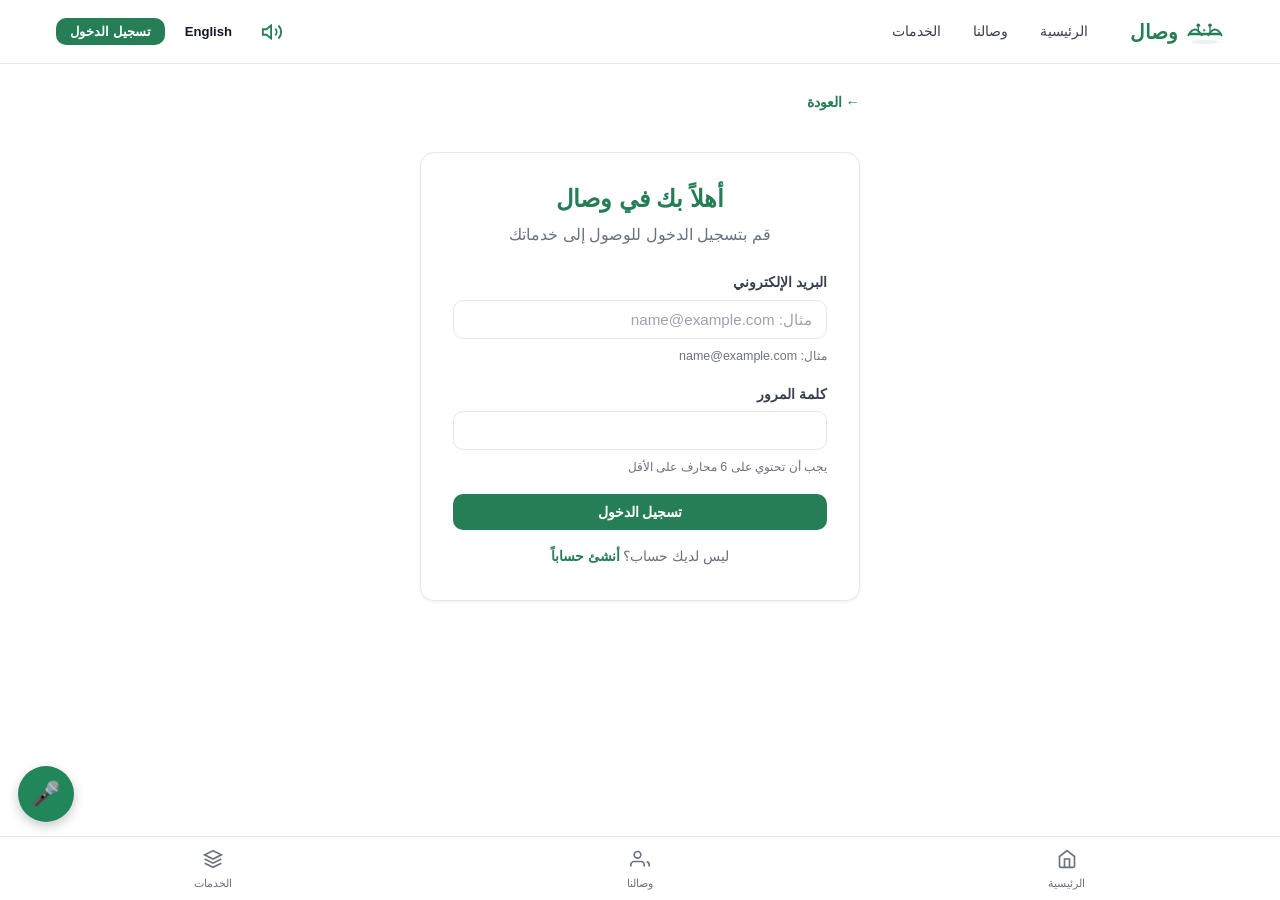
==== book.html @ 74b5a7cc "first upliad" ====
<!DOCTYPE html>
<html lang="ar" dir="rtl">
<head>
  <meta charset="UTF-8">
  <meta name="viewport" content="width=device-width, initial-scale=1.0">
  <title>وصال — حجز</title>
  <link rel="stylesheet" href="./css/style.css">
</head>
<body data-page="services" data-require-auth="true">
  <div id="layout-header"></div>

  <main class="main-content">
    <div id="page-root"></div>
  </main>

  <div id="layout-bottom-nav"></div>
  <div id="toast-container"></div>
  <script src="./js/config.js"></script>
  <script src="./js/translations.js"></script>
  <script src="./js/api.js"></script>
  <script src="./js/layout.js"></script>
  <script>
    let selectedPay = null;

    function showToast(msg, isError) {
      const c = document.getElementById("toast-container");
      const t = document.createElement("div");
      t.className = "toast" + (isError ? " error" : "");
      t.textContent = msg;
      c.appendChild(t);
      setTimeout(() => t.remove(), 3500);
    }

    function selectPay(method) {
      selectedPay = method;
      document.querySelectorAll(".pay-method").forEach(el => el.classList.remove("selected"));
      document.getElementById("pay-" + method).classList.add("selected");
      document.getElementById("pay-error").style.display = "none";
      const cardFields = document.getElementById("card-fields");
      if (cardFields) cardFields.style.display = method === "card" ? "block" : "none";
      speak(method === "card"
        ? (localStorage.getItem(Config.KEYS.LANG) === "ar" ? "اخترت الدفع بالبطاقة البنكية" : "You selected card payment")
        : (localStorage.getItem(Config.KEYS.LANG) === "ar" ? "اخترت الدفع بـ Apple Pay" : "You selected Apple Pay"));
    }

    function formatCard(v) { return v.replace(/\D/g,"").slice(0,16).replace(/(.{4})/g,"$1 ").trim(); }
    function formatExpiry(v) { const d=v.replace(/\D/g,"").slice(0,4); return d.length>=3?d.slice(0,2)+"/"+d.slice(2):d; }

    window.addEventListener("layout-ready", async function () {
      const root   = document.getElementById("page-root");
      const params = new URLSearchParams(location.search);
      const sid    = params.get("serviceId") || "1";
      const oid    = params.get("optionId") || "101";

      const svc  = await API.getService(sid);
      const lang = localStorage.getItem(Config.KEYS.LANG) || "ar";
      const opt  = svc.options.find(o => o.id === Number(oid)) || svc.options[0];
      const sname = lang === "ar" ? svc.nameAr : svc.nameEn;
      const oname = lang === "ar" ? opt.nameAr : opt.nameEn;

      root.innerHTML = `
        <div class="fade-in" style="max-width:600px;margin:0 auto">
          <button class="back-btn" onclick="history.back()">← ${T("common.back")}</button>
          <h1 class="text-primary mb-4">${T("book.title")}</h1>

          <div class="card mb-4" style="background:var(--primary-bg);border-color:hsl(153 55% 78%)">
            <p class="text-xs text-muted mb-1">${T("book.service")}</p>
            <h3>${sname} — ${oname}</h3>
            <div class="flex justify-between items-center mt-2">
              <span class="text-muted text-sm">${T("book.base_price")}</span>
              <span style="font-size:1.6rem;font-weight:800;color:var(--primary)">${opt.priceBase} <span class="text-muted" style="font-size:.9rem;font-weight:400">${T("common.sar")}</span></span>
            </div>
          </div>

          <form id="book-form" onsubmit="handleBook(event, ${svc.id}, ${opt.id}, '${opt.priceBase}')">
            <div class="card mb-4">
              <div class="form-grid-2">
                <div class="form-group">
                  <label for="loc-from">${T("book.location_from")} <span class="required">*</span></label>
                  <input id="loc-from" class="input" type="text" required>
                </div>
                <div class="form-group">
                  <label for="loc-to">${T("book.location_to")} <span class="required">*</span></label>
                  <input id="loc-to" class="input" type="text" required>
                </div>
                <div class="form-group">
                  <label for="sched-date">${T("book.date")} <span class="required">*</span></label>
                  <input id="sched-date" class="input" type="date" required>
                </div>
                <div class="form-group">
                  <label for="sched-time">${T("book.time")} <span class="required">*</span></label>
                  <input id="sched-time" class="input" type="time" required>
                </div>
              </div>
              <div class="form-group mt-3">
                <label for="notes">${T("book.notes")} <span class="optional">${T("book.optional")}</span></label>
                <textarea id="notes" class="input" placeholder="${T("book.notes_placeholder")}"></textarea>
              </div>
            </div>

            <div class="card mb-4" id="payment-section">
              <h3 class="mb-3">${T("book.payment_method")}</h3>
              <p id="pay-error" class="text-sm mb-2" style="color:var(--destructive);display:none">${T("book.payment_required")}</p>
              <div class="pay-methods">
                <button type="button" id="pay-card" class="pay-method" onclick="selectPay('card')">
                  💳 ${T("book.payment_card")}
                </button>
                <button type="button" id="pay-applepay" class="pay-method pay-method-apple" onclick="selectPay('applepay')">
                    Pay
                </button>
              </div>
              <div id="card-fields" class="card-fields space-y-4" style="display:none">
                <div class="form-group">
                  <label>${lang === "ar" ? "رقم البطاقة" : "Card Number"} <span class="required">*</span></label>
                  <input id="card-num" class="input" inputmode="numeric" placeholder="0000 0000 0000 0000" maxlength="19"
                    oninput="this.value=formatCard(this.value)">
                </div>
                <div class="form-grid-2">
                  <div class="form-group">
                    <label>${lang === "ar" ? "تاريخ الانتهاء" : "Expiry"} <span class="required">*</span></label>
                    <input id="card-exp" class="input" inputmode="numeric" placeholder="MM/YY" maxlength="5"
                      oninput="this.value=formatExpiry(this.value)">
                  </div>
                  <div class="form-group">
                    <label>CVV <span class="required">*</span></label>
                    <input id="card-cvv" class="input" inputmode="numeric" placeholder="000" maxlength="3"
                      oninput="this.value=this.value.replace(/\\D/g,'')">
                  </div>
                </div>
                <div class="form-group">
                  <label>${lang === "ar" ? "الاسم على البطاقة" : "Name on Card"} <span class="required">*</span></label>
                  <input id="card-name" class="input" type="text" placeholder="${lang === "ar" ? "كما يظهر على البطاقة" : "As on card"}">
                </div>
              </div>
            </div>

            <button type="submit" id="pay-btn" class="btn btn-primary btn-full btn-lg">
              ${T("book.pay_now")} — ${opt.priceBase} ${T("common.sar")}
            </button>
          </form>
        </div>`;
    });

    async function handleBook(e, svcId, optId, price) {
      e.preventDefault();
      if (!selectedPay) {
        document.getElementById("pay-error").style.display = "block";
        return;
      }
      if (selectedPay === "card") {
        const num  = (document.getElementById("card-num").value  || "").replace(/\s/g,"");
        const exp  = document.getElementById("card-exp").value  || "";
        const cvv  = document.getElementById("card-cvv").value  || "";
        const name = document.getElementById("card-name").value || "";
        if (num.length < 16 || exp.length < 4 || cvv.length < 3 || !name.trim()) {
          showToast(localStorage.getItem(Config.KEYS.LANG) === "ar" ? "يرجى إكمال بيانات البطاقة" : "Please complete card details", true);
          return;
        }
      }
      const btn = document.getElementById("pay-btn");
      btn.disabled = true;
      btn.textContent = T("book.payment_processing");

      try {
        const order = await API.createOrder({
          serviceOptionId: optId,
          locationFrom:    document.getElementById("loc-from").value   || null,
          locationTo:      document.getElementById("loc-to").value     || null,
          scheduledDate:   document.getElementById("sched-date").value || null,
          scheduledTime:   document.getElementById("sched-time").value || null,
          notes:           document.getElementById("notes").value       || null,
          additionalFee:   null,
        });
        try { await API.confirmOrder(order.id); } catch {}
        location.href = "./order-detail.html?id=" + order.id;
      } catch (err) {
        showToast(err.message || T("common.error"), true);
        btn.disabled = false;
        btn.textContent = T("book.pay_now") + " — " + price + " " + T("common.sar");
      }
    }
  </script>
</body>
</html>
---- css/style.css ----
/* ── Reset & base ──────────────────────────────────────── */
*, *::before, *::after { box-sizing: border-box; margin: 0; padding: 0; }

:root {
  --primary:       hsl(153 55% 32%);
  --primary-hover: hsl(153 55% 26%);
  --primary-light: hsl(153 55% 90%);
  --primary-bg:    hsl(153 55% 97%);
  --primary-ring:  hsl(153 55% 55% / .4);

  --bg:            #ffffff;
  --fg:            #111827;
  --muted:         #6b7280;
  --border:        #e5e7eb;
  --card-bg:       #ffffff;
  --secondary-bg:  #f9fafb;
  --destructive:   #ef4444;
  --destructive-bg:#fef2f2;

  --radius:        10px;
  --radius-lg:     14px;
  --shadow-sm:     0 1px 3px rgba(0,0,0,.07);
  --shadow:        0 4px 12px rgba(0,0,0,.10);

  --header-h: 64px;
  --bnav-h:   64px;
}

html { font-size: 16px; scroll-behavior: smooth; }
body {
  font-family: -apple-system, "Segoe UI", Tahoma, Arial, sans-serif;
  background: var(--bg);
  color: var(--fg);
  line-height: 1.6;
  min-height: 100vh;
}

/* Typography */
h1 { font-size: 2.2rem; font-weight: 800; line-height: 1.2; }
h2 { font-size: 1.4rem; font-weight: 700; }
h3 { font-size: 1.1rem; font-weight: 600; }
a  { color: inherit; text-decoration: none; }
img { max-width: 100%; }

/* Header */
.site-header {
  position: fixed; top: 0; inset-inline: 0; z-index: 100;
  height: var(--header-h);
  background: rgba(255,255,255,.95);
  backdrop-filter: blur(8px);
  border-bottom: 1px solid var(--border);
}
.header-inner {
  max-width: 1200px; margin: 0 auto; padding: 0 16px;
  height: 100%; display: flex; align-items: center; gap: 12px;
}
.logo-link {
  display: flex; align-items: center; gap: 8px;
  color: var(--primary); font-weight: 800; font-size: 1.2rem;
  flex-shrink: 0;
}
.logo-text { font-size: 1.25rem; }

.desktop-nav {
  display: none; align-items: center; gap: 4px;
  margin-inline-start: 16px; flex: 1;
}
@media (min-width: 768px) { .desktop-nav { display: flex; } }

.nav-link {
  padding: 6px 14px; border-radius: 8px;
  font-size: .9rem; font-weight: 500; color: #374151;
  transition: background .15s, color .15s;
}
.nav-link:hover { background: var(--primary-bg); color: var(--primary); }
.nav-link.active { background: var(--primary-bg); color: var(--primary); font-weight: 700; }

.header-actions {
  display: flex; align-items: center; gap: 6px; margin-inline-start: auto;
}
.header-username {
  font-size: .85rem; font-weight: 500; color: var(--muted);
  display: none;
}
@media (min-width: 640px) { .header-username { display: inline; } }

/* Bottom nav */
.bottom-nav {
  position: fixed; bottom: 0; inset-inline: 0; z-index: 100;
  height: var(--bnav-h);
  background: rgba(255,255,255,.97);
  backdrop-filter: blur(8px);
  border-top: 1px solid var(--border);
  display: flex;
}
.bnav-item {
  flex: 1; display: flex; flex-direction: column;
  align-items: center; justify-content: center; gap: 2px;
  color: var(--muted); font-size: .7rem; font-weight: 500;
  transition: color .15s;
  padding: 6px 4px;
}
.bnav-item:hover  { color: var(--fg); }
.bnav-item.active { color: var(--primary); }
.bnav-icon {
  width: 38px; height: 28px;
  display: flex; align-items: center; justify-content: center;
  border-radius: 20px; transition: background .15s;
}
.bnav-item.active .bnav-icon { background: var(--primary-bg); }

/* Main content */
.main-content {
  max-width: 900px; margin: 0 auto;
  padding: calc(var(--header-h) + 24px) 16px calc(var(--bnav-h) + 24px);
  min-height: 100vh;
}
.main-wide { max-width: 1100px; }

/* Buttons */
.btn {
  display: inline-flex; align-items: center; justify-content: center; gap: 6px;
  padding: 10px 20px; border-radius: var(--radius);
  font-size: .9rem; font-weight: 600; cursor: pointer;
  transition: background .15s, color .15s, box-shadow .15s, opacity .15s;
  border: none; white-space: nowrap;
}
.btn:disabled { opacity: .55; cursor: not-allowed; }

.btn-primary   { background: var(--primary);   color: #fff; }
.btn-primary:hover:not(:disabled) { background: var(--primary-hover); }

.btn-outline   { background: transparent; border: 1.5px solid var(--border); color: var(--fg); }
.btn-outline:hover:not(:disabled) { border-color: var(--primary); color: var(--primary); }

.btn-ghost     { background: transparent; color: var(--fg); }
.btn-ghost:hover:not(:disabled) { background: var(--secondary-bg); }

.btn-danger    { background: transparent; border: 1.5px solid #fca5a5; color: var(--destructive); }
.btn-danger:hover:not(:disabled) { background: var(--destructive-bg); }

.btn-secondary { background: var(--secondary-bg); color: var(--fg); border: 1px solid var(--border); }
.btn-secondary:hover:not(:disabled) { background: #f3f4f6; }

.btn-sm  { padding: 6px 14px; font-size: .82rem; }
.btn-lg  { padding: 14px 32px; font-size: 1rem; border-radius: var(--radius-lg); }
.btn-full{ width: 100%; }

.icon-btn {
  display: flex; align-items: center; justify-content: center;
  width: 40px; height: 40px; border-radius: 50%;
  background: none; border: none; cursor: pointer;
  color: var(--muted); transition: background .15s, color .15s;
}
.icon-btn:hover  { background: var(--secondary-bg); color: var(--fg); }
.icon-btn.active { color: var(--primary); }
.lang-btn { font-size: .82rem; font-weight: 600; }

/* Cards */
.card {
  background: var(--card-bg); border: 1px solid var(--border);
  border-radius: var(--radius-lg); padding: 20px;
  box-shadow: var(--shadow-sm);
  transition: border-color .2s, box-shadow .2s;
}
.card-link:hover .card, .card.hover:hover {
  border-color: hsl(153 55% 60%); box-shadow: var(--shadow);
}
.card-link { display: block; cursor: pointer; }
.card-icon {
  width: 60px; height: 60px; border-radius: 12px;
  background: var(--primary-bg); display: flex;
  align-items: center; justify-content: center;
  font-size: 1.8rem; flex-shrink: 0;
  transition: transform .2s;
}
.card-link:hover .card-icon { transform: scale(1.08); }

/* Forms */
.form-group { display: flex; flex-direction: column; gap: 6px; }
label { font-size: .88rem; font-weight: 600; color: #374151; }
label .required { color: var(--destructive); margin-inline-start: 2px; }
label .optional { font-weight: 400; color: var(--muted); font-size: .78rem; }

.input {
  width: 100%; padding: 10px 14px; border-radius: var(--radius);
  border: 1.5px solid var(--border); font-size: .95rem;
  color: var(--fg); background: #fff;
  transition: border-color .15s, box-shadow .15s;
  font-family: inherit;
}
.input:focus {
  outline: none; border-color: var(--primary);
  box-shadow: 0 0 0 3px var(--primary-ring);
}
.input.error { border-color: var(--destructive); }
.input::placeholder { color: #9ca3af; }

textarea.input { resize: vertical; min-height: 90px; }

.field-hint { font-size: .78rem; color: var(--muted); margin-top: 2px; }
.field-hint.error { color: var(--destructive); }

.form-grid-2 { display: grid; grid-template-columns: 1fr 1fr; gap: 16px; }
@media (max-width: 560px) { .form-grid-2 { grid-template-columns: 1fr; } }

/* Status badge */
.badge {
  display: inline-flex; align-items: center;
  padding: 4px 12px; border-radius: 999px;
  font-size: .78rem; font-weight: 600; border: 1px solid;
}
.badge-pending   { background: #fef9c3; color: #854d0e; border-color: #fde68a; }
.badge-confirmed { background: #dcfce7; color: #166534; border-color: #86efac; }
.badge-cancelled { background: #fee2e2; color: #991b1b; border-color: #fca5a5; }
.badge-completed { background: #dbeafe; color: #1e40af; border-color: #93c5fd; }

/* Skeleton loader */
.skeleton {
  background: linear-gradient(90deg, #f3f4f6 25%, #e5e7eb 50%, #f3f4f6 75%);
  background-size: 200% 100%;
  animation: shimmer 1.4s infinite;
  border-radius: 8px;
}
@keyframes shimmer { 0%{background-position:200% 0} 100%{background-position:-200% 0} }

/* Toast */
#toast-container {
  position: fixed; bottom: calc(var(--bnav-h) + 12px);
  inset-inline-end: 16px; z-index: 9999;
  display: flex; flex-direction: column; gap: 8px; pointer-events: none;
}
.toast {
  background: var(--fg); color: #fff;
  padding: 12px 18px; border-radius: var(--radius);
  font-size: .88rem; box-shadow: var(--shadow);
  animation: toast-in .25s ease; pointer-events: all; max-width: 300px;
}
.toast.error { background: var(--destructive); }
@keyframes toast-in { from{opacity:0;transform:translateY(8px)} to{opacity:1;transform:none} }

/* Utility */
.text-center  { text-align: center; }
.text-primary { color: var(--primary); }
.text-muted   { color: var(--muted); }
.text-sm      { font-size: .85rem; }
.text-xs      { font-size: .75rem; }
.text-lg      { font-size: 1.1rem; }
.text-xl      { font-size: 1.25rem; }
.text-2xl     { font-size: 1.5rem; }
.font-bold    { font-weight: 700; }
.font-semibold{ font-weight: 600; }
.mt-1{margin-top:4px} .mt-2{margin-top:8px} .mt-3{margin-top:12px}
.mt-4{margin-top:16px} .mt-6{margin-top:24px} .mt-8{margin-top:32px}
.mb-1{margin-bottom:4px} .mb-2{margin-bottom:8px} .mb-4{margin-bottom:16px}
.mb-6{margin-bottom:24px} .mb-8{margin-bottom:32px}
.gap-2{gap:8px} .gap-3{gap:12px} .gap-4{gap:16px}
.flex { display:flex } .flex-col{flex-direction:column}
.items-center{align-items:center} .justify-between{justify-content:space-between}
.flex-1{flex:1} .flex-wrap{flex-wrap:wrap}
.grid-2 { display:grid; grid-template-columns:1fr 1fr; gap:16px; }
.grid-3 { display:grid; grid-template-columns:repeat(3,1fr); gap:20px; }
.grid-4 { display:grid; grid-template-columns:repeat(4,1fr); gap:12px; }
@media(max-width:768px){.grid-3,.grid-4{grid-template-columns:1fr 1fr;}}
@media(max-width:480px){.grid-3{grid-template-columns:1fr;}}
.hidden{display:none}
.w-full{width:100%} .h-full{height:100%}
.space-y-4>*+*{margin-top:16px} .space-y-6>*+*{margin-top:24px}
.rounded{border-radius:var(--radius)} .rounded-lg{border-radius:var(--radius-lg)}

/* Home */
.home-hero {
  min-height: calc(100vh - var(--header-h) - var(--bnav-h) - 48px);
  display: flex; flex-direction: column;
  align-items: center; justify-content: center;
  text-align: center; gap: 24px;
  animation: fade-up .5s ease both;
}
.home-title { font-size: 5rem; font-weight: 900; color: var(--primary); line-height: 1; }
@media(max-width:480px){ .home-title{font-size:3.5rem;} }
.home-tagline { font-size: 1.2rem; color: var(--muted); max-width: 500px; line-height: 1.7; }

/* Auth */
.auth-wrap {
  max-width: 440px; margin: 0 auto;
  display: flex; flex-direction: column; gap: 20px;
}
.auth-card { padding: 32px; }

/* Disability / Service grid */
.page-header { margin-bottom: 32px; text-align: center; }
.page-header h1 { color: var(--primary); margin-bottom: 8px; }
.page-header p  { color: var(--muted); font-size: 1.05rem; }
.feature-grid { display:flex; flex-wrap:wrap; gap:20px; justify-content:center; }
.feature-item {
  display:flex; flex-direction:column; align-items:center; gap:8px;
  min-width: 80px;
}
.feature-icon {
  width:56px; height:56px; border-radius:16px;
  background:var(--primary-bg); display:flex;
  align-items:center; justify-content:center; font-size:1.6rem;
}

/* Service option card */
.option-card {
  display: flex; flex-direction: column;
  border: 1px solid var(--border); border-radius: var(--radius-lg);
  overflow: hidden; box-shadow: var(--shadow-sm);
}
@media(min-width:640px){
  .option-card { flex-direction: row; }
  .option-price-col { width: 220px; }
}
.option-body   { flex: 1; padding: 20px; }
.option-price-col {
  padding: 20px; background: var(--secondary-bg);
  border-top: 1px solid var(--border);
  display: flex; flex-direction: column;
  justify-content: space-between; align-items: flex-start; gap: 12px;
}
@media(min-width:640px){
  .option-price-col {
    border-top: none; border-inline-start: 1px solid var(--border);
    align-items: flex-end;
  }
}
.price-big { font-size: 2rem; font-weight: 800; line-height: 1; }

/* Invoice */
.invoice-box  { border: 1px solid var(--border); border-radius: var(--radius-lg); overflow: hidden; }
.invoice-head { background: var(--primary-bg); padding: 20px 24px; border-bottom: 1px solid var(--border); }
.invoice-body { padding: 4px 24px; }
.invoice-foot { background: var(--secondary-bg); padding: 12px 24px; border-top: 1px solid var(--border); }
.row { display:flex; justify-content:space-between; align-items:start;
       gap:12px; padding:12px 0; border-bottom:1px solid #f3f4f6; }
.row:last-child { border-bottom:none; }
.row-label { color:var(--muted); }
.row-value { font-weight:600; text-align:end; }
.total-row {
  display:flex; justify-content:space-between; align-items:center;
  padding: 16px 0 8px;
}

/* Back button */
.back-btn {
  display: inline-flex; align-items: center; gap: 6px;
  font-size: .9rem; font-weight: 600; color: var(--primary);
  background: none; border: none; cursor: pointer;
  padding: 6px 0; margin-bottom: 16px;
  transition: opacity .15s;
}
.back-btn:hover { opacity: .7; }

/* Payment method toggle */
.pay-methods { display:grid; grid-template-columns:1fr 1fr; gap:12px; }
.pay-method {
  display:flex; flex-direction:column; align-items:center; justify-content:center;
  gap:8px; padding:20px 12px; border-radius: var(--radius-lg);
  border: 2px solid var(--border); cursor:pointer;
  transition: border-color .15s, background .15s;
  font-size:.9rem; font-weight:600; position:relative;
}
.pay-method:hover { border-color:hsl(153 55% 60%); }
.pay-method.selected { border-color: var(--primary); background: var(--primary-bg); color: var(--primary); }
.pay-method-apple {
  background: #000; color: #fff; border-color: #000;
  font-size:1.4rem; font-weight:700;
}
.pay-method-apple.selected { border-color: var(--primary); }
.pay-check {
  position:absolute; top:8px; inset-inline-end:8px;
  width:18px; height:18px; border-radius:50%;
  background: var(--primary); color:#fff;
  display:flex; align-items:center; justify-content:center;
  font-size:.7rem;
}
.card-fields { padding-top:16px; border-top:1px solid var(--border); margin-top:8px; }

/* Orders */
.stat-grid { display:grid; grid-template-columns:1fr 1fr; gap:12px; }
@media(min-width:600px){ .stat-grid{grid-template-columns:repeat(4,1fr);} }
.stat-card { background:var(--secondary-bg); border-radius:var(--radius-lg); padding:16px; text-align:center; }
.stat-value { font-size:1.75rem; font-weight:800; color:var(--primary); }
.stat-label { font-size:.75rem; color:var(--muted); margin-top:4px; }

.order-card { margin-bottom:12px; }
.order-header { display:flex; justify-content:space-between; align-items:start; flex-wrap:wrap; gap:8px; }
.order-num  { font-size:.78rem; color:var(--muted); margin-bottom:4px; }
.order-footer { display:flex; justify-content:space-between; align-items:center; margin-top:12px; }

/* Empty state */
.empty-state { text-align:center; padding:60px 20px; }
.empty-icon { font-size:3rem; margin-bottom:16px; color:var(--muted); opacity:.5; }

/* Confirmed banner */
.confirmed-banner {
  display:flex; align-items:center; gap:12px;
  background:#f0fdf4; border:1px solid #86efac;
  border-radius:var(--radius-lg); padding:16px 20px; margin-bottom:20px;
}
.confirmed-icon { font-size:1.5rem; }
.confirmed-title { font-weight:700; color:#166534; }
.confirmed-date  { font-size:.82rem; color:#15803d; }

/* Accessibility tools */
.tool-card {
  display:flex; align-items:center; gap:12px;
  padding:14px 16px; border-radius:var(--radius-lg);
  background:var(--primary-bg); border:1px solid hsl(153 55% 80%);
}
.tool-icon { color:var(--primary); flex-shrink:0; }
.zoom-controls { display:flex; align-items:center; gap:10px; margin-inline-start:auto; }
.zoom-btn {
  width:36px; height:36px; border-radius:8px;
  border:1.5px solid var(--border); background:#fff;
  font-weight:700; font-size:.9rem; cursor:pointer;
  display:flex; align-items:center; justify-content:center;
  transition:border-color .15s;
}
.zoom-btn:hover:not(:disabled) { border-color:var(--primary); color:var(--primary); }
.zoom-btn:disabled { opacity:.4; cursor:not-allowed; }
.zoom-value { font-size:.82rem; color:var(--muted); min-width:38px; text-align:center; font-family:monospace; }

/* Animations */
@keyframes fade-up { from{opacity:0;transform:translateY(18px)} to{opacity:1;transform:none} }
.fade-in { animation: fade-up .4s ease both; }

/* Print */
@media print {
  .site-header, .bottom-nav, .no-print { display:none !important; }
  .main-content { padding-top:0; }
}
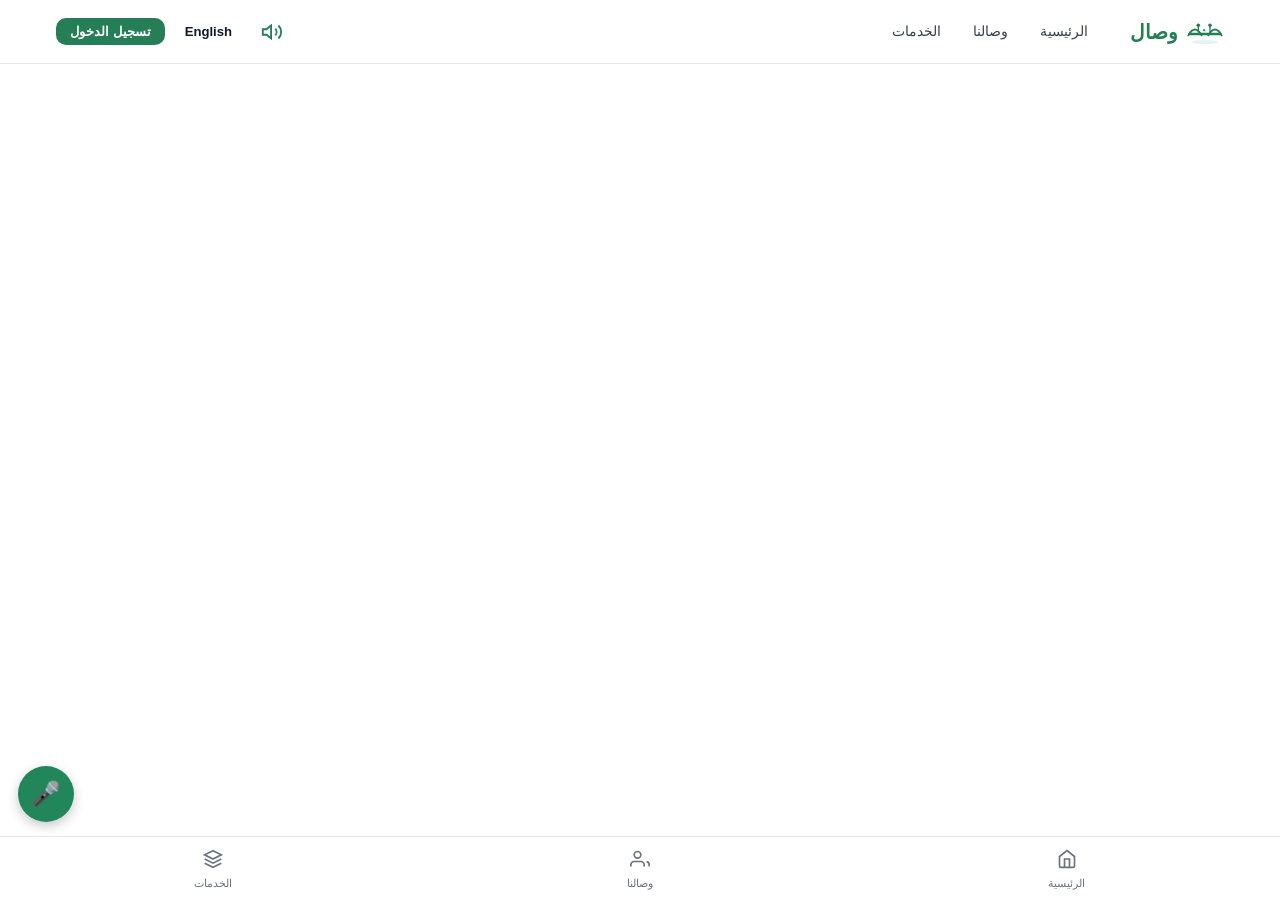
==== commit 7750a2a6: "Update book.html" ====
--- a/book.html
+++ b/book.html
@@ -3,9 +3,10 @@
 <head>
   <meta charset="UTF-8">
   <meta name="viewport" content="width=device-width, initial-scale=1.0">
-  <title>وصال — حجز</title>
+  <title>وصال — تفاصيل الحجز</title>
   <link rel="stylesheet" href="./css/style.css">
 </head>
+
 <body data-page="services" data-require-auth="true">
   <div id="layout-header"></div>
 
@@ -15,12 +16,16 @@
 
   <div id="layout-bottom-nav"></div>
   <div id="toast-container"></div>
+
   <script src="./js/config.js"></script>
   <script src="./js/translations.js"></script>
   <script src="./js/api.js"></script>
   <script src="./js/layout.js"></script>
+
   <script>
     let selectedPay = null;
+    let currentOption = null;
+    let currentService = null;
 
     function showToast(msg, isError) {
       const c = document.getElementById("toast-container");
@@ -33,150 +38,297 @@
 
     function selectPay(method) {
       selectedPay = method;
-      document.querySelectorAll(".pay-method").forEach(el => el.classList.remove("selected"));
-      document.getElementById("pay-" + method).classList.add("selected");
-      document.getElementById("pay-error").style.display = "none";
+
+      document.querySelectorAll(".pay-method").forEach(el => {
+        el.classList.remove("selected");
+      });
+
+      const selected = document.getElementById("pay-" + method);
+      if (selected) selected.classList.add("selected");
+
       const cardFields = document.getElementById("card-fields");
-      if (cardFields) cardFields.style.display = method === "card" ? "block" : "none";
-      speak(method === "card"
-        ? (localStorage.getItem(Config.KEYS.LANG) === "ar" ? "اخترت الدفع بالبطاقة البنكية" : "You selected card payment")
-        : (localStorage.getItem(Config.KEYS.LANG) === "ar" ? "اخترت الدفع بـ Apple Pay" : "You selected Apple Pay"));
-    }
-
-    function formatCard(v) { return v.replace(/\D/g,"").slice(0,16).replace(/(.{4})/g,"$1 ").trim(); }
-    function formatExpiry(v) { const d=v.replace(/\D/g,"").slice(0,4); return d.length>=3?d.slice(0,2)+"/"+d.slice(2):d; }
+      if (cardFields) {
+        cardFields.style.display = method === "card" ? "block" : "none";
+      }
+    }
+
+    function formatCard(v) {
+      return v
+        .replace(/\D/g, "")
+        .slice(0, 16)
+        .replace(/(.{4})/g, "$1 ")
+        .trim();
+    }
+
+    function formatExpiry(v) {
+      const d = v.replace(/\D/g, "").slice(0, 4);
+      return d.length >= 3 ? d.slice(0, 2) + "/" + d.slice(2) : d;
+    }
+
+    function getFieldsForOption(option) {
+      if (option.fields && option.fields.length) {
+        return option.fields.filter(field => field !== "الوقت");
+      }
+
+      return ["تفاصيل الطلب"];
+    }
+
+    function renderDynamicFields(option) {
+      const fields = getFieldsForOption(option);
+
+      return fields.map((field, index) => {
+        const isProblem = field.includes("وصف المشكلة") || field.includes("تفاصيل");
+
+        if (isProblem) {
+          return `
+            <div class="form-group">
+              <label>${field} <span class="required">*</span></label>
+              <textarea 
+                id="field-${index}" 
+                class="input dynamic-field" 
+                data-label="${field}" 
+                placeholder="اكتب ${field}" 
+                required></textarea>
+            </div>
+          `;
+        }
+
+        return `
+          <div class="form-group">
+            <label>${field} <span class="required">*</span></label>
+            <input 
+              id="field-${index}" 
+              class="input dynamic-field" 
+              data-label="${field}" 
+              type="text" 
+              placeholder="أدخل ${field}" 
+              required>
+          </div>
+        `;
+      }).join("");
+    }
 
     window.addEventListener("layout-ready", async function () {
-      const root   = document.getElementById("page-root");
+      const root = document.getElementById("page-root");
       const params = new URLSearchParams(location.search);
-      const sid    = params.get("serviceId") || "1";
-      const oid    = params.get("optionId") || "101";
-
-      const svc  = await API.getService(sid);
-      const lang = localStorage.getItem(Config.KEYS.LANG) || "ar";
-      const opt  = svc.options.find(o => o.id === Number(oid)) || svc.options[0];
-      const sname = lang === "ar" ? svc.nameAr : svc.nameEn;
-      const oname = lang === "ar" ? opt.nameAr : opt.nameEn;
+
+      const serviceId = Number(params.get("serviceId"));
+      const optionId = Number(params.get("optionId"));
+
+      if (!serviceId || !optionId) {
+        root.innerHTML = `
+          <div class="empty-state">
+            <h2>لم يتم العثور على الخدمة</h2>
+            <a href="./services.html">
+              <button class="btn btn-primary mt-4">العودة للخدمات</button>
+            </a>
+          </div>
+        `;
+        return;
+      }
+
+      const service = await API.getService(serviceId);
+      if (!service) {
+        location.href = "./services.html";
+        return;
+      }
+
+      const option = service.options.find(o => Number(o.id) === optionId);
+      if (!option) {
+        location.href = "./service-detail.html?id=" + serviceId;
+        return;
+      }
+
+      currentService = service;
+      currentOption = option;
 
       root.innerHTML = `
-        <div class="fade-in" style="max-width:600px;margin:0 auto">
-          <button class="back-btn" onclick="history.back()">← ${T("common.back")}</button>
-          <h1 class="text-primary mb-4">${T("book.title")}</h1>
+        <div class="fade-in" style="max-width:650px;margin:0 auto">
+          <button class="back-btn" onclick="history.back()">← رجوع</button>
+
+          <h1 class="text-primary mb-4">تفاصيل الحجز</h1>
 
           <div class="card mb-4" style="background:var(--primary-bg);border-color:hsl(153 55% 78%)">
-            <p class="text-xs text-muted mb-1">${T("book.service")}</p>
-            <h3>${sname} — ${oname}</h3>
-            <div class="flex justify-between items-center mt-2">
-              <span class="text-muted text-sm">${T("book.base_price")}</span>
-              <span style="font-size:1.6rem;font-weight:800;color:var(--primary)">${opt.priceBase} <span class="text-muted" style="font-size:.9rem;font-weight:400">${T("common.sar")}</span></span>
+            <p class="text-xs text-muted mb-1">الخدمة المختارة</p>
+            <h3>${service.icon} ${service.nameAr} — ${option.nameAr}</h3>
+            <p class="text-muted mt-2">${option.descriptionAr}</p>
+
+            <div class="flex justify-between items-center mt-3">
+              <span class="text-muted text-sm">السعر</span>
+              <span style="font-size:1.6rem;font-weight:800;color:var(--primary)">
+                ${option.priceBase} 
+                <span class="text-muted" style="font-size:.9rem;font-weight:400">ر.س</span>
+              </span>
             </div>
           </div>
 
-          <form id="book-form" onsubmit="handleBook(event, ${svc.id}, ${opt.id}, '${opt.priceBase}')">
+          <form id="book-form" onsubmit="handleBook(event)">
             <div class="card mb-4">
-              <div class="form-grid-2">
-                <div class="form-group">
-                  <label for="loc-from">${T("book.location_from")} <span class="required">*</span></label>
-                  <input id="loc-from" class="input" type="text" required>
-                </div>
-                <div class="form-group">
-                  <label for="loc-to">${T("book.location_to")} <span class="required">*</span></label>
-                  <input id="loc-to" class="input" type="text" required>
-                </div>
-                <div class="form-group">
-                  <label for="sched-date">${T("book.date")} <span class="required">*</span></label>
-                  <input id="sched-date" class="input" type="date" required>
-                </div>
-                <div class="form-group">
-                  <label for="sched-time">${T("book.time")} <span class="required">*</span></label>
-                  <input id="sched-time" class="input" type="time" required>
-                </div>
-              </div>
-              <div class="form-group mt-3">
-                <label for="notes">${T("book.notes")} <span class="optional">${T("book.optional")}</span></label>
-                <textarea id="notes" class="input" placeholder="${T("book.notes_placeholder")}"></textarea>
+              ${renderDynamicFields(option)}
+
+              <div class="form-group">
+                <label>التاريخ <span class="required">*</span></label>
+                <input id="sched-date" class="input" type="date" required>
+              </div>
+
+              <div class="form-group">
+                <label>الوقت <span class="required">*</span></label>
+                <input id="sched-time" class="input" type="time" required>
+              </div>
+
+              ${
+                option.imageOptional
+                ? `
+                  <div class="form-group">
+                    <label>رفع صورة للمشكلة <span class="optional">(اختياري)</span></label>
+                    <input id="problem-image" class="input" type="file" accept="image/*">
+                  </div>
+                `
+                : ""
+              }
+
+              <div class="form-group">
+                <label>ملاحظات إضافية <span class="optional">(اختياري)</span></label>
+                <textarea id="notes" class="input" placeholder="اكتبي أي تفاصيل إضافية"></textarea>
               </div>
             </div>
 
-            <div class="card mb-4" id="payment-section">
-              <h3 class="mb-3">${T("book.payment_method")}</h3>
-              <p id="pay-error" class="text-sm mb-2" style="color:var(--destructive);display:none">${T("book.payment_required")}</p>
+            <div class="card mb-4">
+              <h3 class="mb-3">طريقة الدفع</h3>
+
               <div class="pay-methods">
                 <button type="button" id="pay-card" class="pay-method" onclick="selectPay('card')">
-                  💳 ${T("book.payment_card")}
+                  💳 بطاقة بنكية
                 </button>
+
                 <button type="button" id="pay-applepay" class="pay-method pay-method-apple" onclick="selectPay('applepay')">
-                    Pay
+                   Pay
                 </button>
               </div>
+
               <div id="card-fields" class="card-fields space-y-4" style="display:none">
                 <div class="form-group">
-                  <label>${lang === "ar" ? "رقم البطاقة" : "Card Number"} <span class="required">*</span></label>
-                  <input id="card-num" class="input" inputmode="numeric" placeholder="0000 0000 0000 0000" maxlength="19"
+                  <label>رقم البطاقة <span class="required">*</span></label>
+                  <input 
+                    id="card-num" 
+                    class="input" 
+                    inputmode="numeric" 
+                    placeholder="0000 0000 0000 0000" 
+                    maxlength="19"
                     oninput="this.value=formatCard(this.value)">
                 </div>
+
                 <div class="form-grid-2">
                   <div class="form-group">
-                    <label>${lang === "ar" ? "تاريخ الانتهاء" : "Expiry"} <span class="required">*</span></label>
-                    <input id="card-exp" class="input" inputmode="numeric" placeholder="MM/YY" maxlength="5"
+                    <label>تاريخ الانتهاء <span class="required">*</span></label>
+                    <input 
+                      id="card-exp" 
+                      class="input" 
+                      inputmode="numeric" 
+                      placeholder="MM/YY" 
+                      maxlength="5"
                       oninput="this.value=formatExpiry(this.value)">
                   </div>
+
                   <div class="form-group">
                     <label>CVV <span class="required">*</span></label>
-                    <input id="card-cvv" class="input" inputmode="numeric" placeholder="000" maxlength="3"
+                    <input 
+                      id="card-cvv" 
+                      class="input" 
+                      inputmode="numeric" 
+                      placeholder="000" 
+                      maxlength="3"
                       oninput="this.value=this.value.replace(/\\D/g,'')">
                   </div>
                 </div>
+
                 <div class="form-group">
-                  <label>${lang === "ar" ? "الاسم على البطاقة" : "Name on Card"} <span class="required">*</span></label>
-                  <input id="card-name" class="input" type="text" placeholder="${lang === "ar" ? "كما يظهر على البطاقة" : "As on card"}">
+                  <label>الاسم على البطاقة <span class="required">*</span></label>
+                  <input 
+                    id="card-name" 
+                    class="input" 
+                    type="text" 
+                    placeholder="كما يظهر على البطاقة">
                 </div>
               </div>
             </div>
 
             <button type="submit" id="pay-btn" class="btn btn-primary btn-full btn-lg">
-              ${T("book.pay_now")} — ${opt.priceBase} ${T("common.sar")}
+              تأكيد ودفع — ${option.priceBase} ر.س
             </button>
           </form>
-        </div>`;
+        </div>
+      `;
     });
 
-    async function handleBook(e, svcId, optId, price) {
+    async function handleBook(e) {
       e.preventDefault();
+
       if (!selectedPay) {
-        document.getElementById("pay-error").style.display = "block";
+        showToast("يرجى اختيار طريقة الدفع", true);
         return;
       }
+
       if (selectedPay === "card") {
-        const num  = (document.getElementById("card-num").value  || "").replace(/\s/g,"");
-        const exp  = document.getElementById("card-exp").value  || "";
-        const cvv  = document.getElementById("card-cvv").value  || "";
+        const num = (document.getElementById("card-num").value || "").replace(/\s/g, "");
+        const exp = document.getElementById("card-exp").value || "";
+        const cvv = document.getElementById("card-cvv").value || "";
         const name = document.getElementById("card-name").value || "";
+
         if (num.length < 16 || exp.length < 4 || cvv.length < 3 || !name.trim()) {
-          showToast(localStorage.getItem(Config.KEYS.LANG) === "ar" ? "يرجى إكمال بيانات البطاقة" : "Please complete card details", true);
+          showToast("يرجى إكمال بيانات البطاقة", true);
           return;
         }
       }
+
+      const fields = Array.from(document.querySelectorAll(".dynamic-field"));
+
+      const details = fields.map(field => {
+        return `${field.dataset.label}: ${field.value.trim()}`;
+      });
+
+      const firstValue = fields[0] ? fields[0].value.trim() : "";
+      const secondValue = fields[1] ? fields[1].value.trim() : "";
+
+      const date = document.getElementById("sched-date").value;
+      const time = document.getElementById("sched-time").value;
+      const notes = document.getElementById("notes").value.trim();
+
+      let imageText = "";
+      const imageInput = document.getElementById("problem-image");
+      if (imageInput && imageInput.files.length > 0) {
+        imageText = `الصورة المرفقة: ${imageInput.files[0].name}`;
+      }
+
+      const fullNotes = [
+        `تفاصيل الخدمة:`,
+        ...details,
+        notes ? `ملاحظات إضافية: ${notes}` : "",
+        imageText
+      ].filter(Boolean).join(" | ");
+
       const btn = document.getElementById("pay-btn");
       btn.disabled = true;
-      btn.textContent = T("book.payment_processing");
+      btn.textContent = "جاري تأكيد الحجز...";
 
       try {
         const order = await API.createOrder({
-          serviceOptionId: optId,
-          locationFrom:    document.getElementById("loc-from").value   || null,
-          locationTo:      document.getElementById("loc-to").value     || null,
-          scheduledDate:   document.getElementById("sched-date").value || null,
-          scheduledTime:   document.getElementById("sched-time").value || null,
-          notes:           document.getElementById("notes").value       || null,
-          additionalFee:   null,
+          serviceOptionId: currentOption.id,
+          locationFrom: firstValue,
+          locationTo: secondValue,
+          scheduledDate: date,
+          scheduledTime: time,
+          notes: fullNotes,
+          additionalFee: null
         });
-        try { await API.confirmOrder(order.id); } catch {}
+
+        await API.confirmOrder(order.id);
+
         location.href = "./order-detail.html?id=" + order.id;
       } catch (err) {
-        showToast(err.message || T("common.error"), true);
+        showToast("حدث خطأ أثناء إنشاء الطلب", true);
         btn.disabled = false;
-        btn.textContent = T("book.pay_now") + " — " + price + " " + T("common.sar");
+        btn.textContent = `تأكيد ودفع — ${currentOption.priceBase} ر.س`;
       }
     }
   </script>
